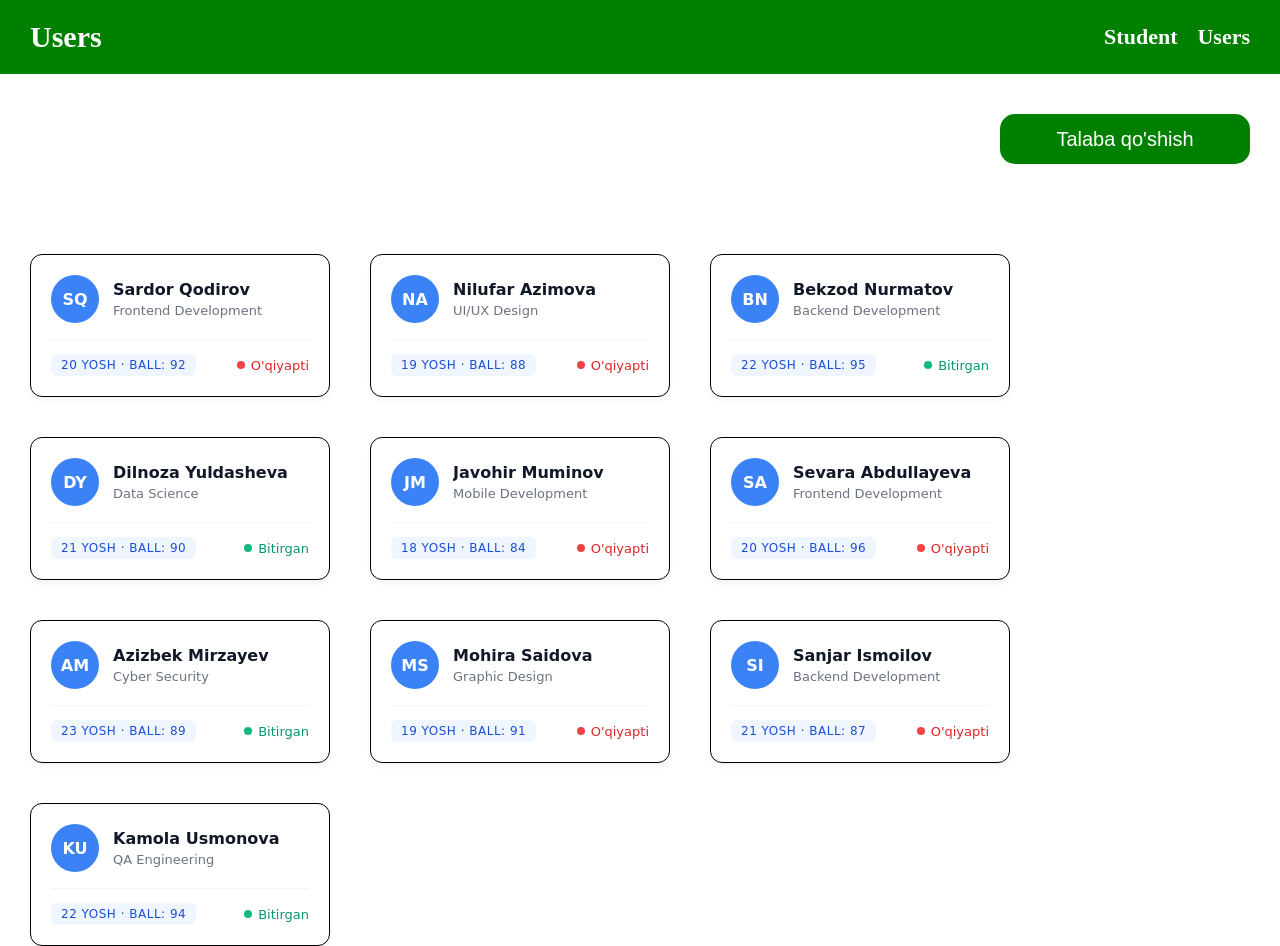
==== student.html @ 034dd969 "first repo" ====
<!doctype html>
<html lang="en">
  <head>
    <meta charset="UTF-8" />
    <meta name="viewport" content="width=device-width, initial-scale=1.0" />
    <title>CRUD-Student</title>
    <!-- css -->
    <link rel="stylesheet" href="./main.css" />
  </head>
  <body>
    <header>
      <nav class="container">
        <h3 class="logo"><a href="./index.html">Users</a></h3>

        <div class="links">
          <a class="link" href="">Student</a>
          <a class="link" href="">Users</a>
        </div>
      </nav>
    </header>

    <main>
      <section class="c-user-container">
        <div class="c-users container">
            <button class="add-users">Talaba qo'shish</button>
        </div>
        </section>
      <section class="users-wrapper">
        <div class="container users-container">
          
        </div>
      </section>

      <div class="modal-overlay hidden" id="studentModal">
  <div class="modal">
    <div class="modal__header">
      <h2 class="modal__title">Yangi talaba qo'shish</h2>
      <button type="button" class="modal__close" aria-label="Yopish">&times;</button>
    </div>

    <form class="modal__form" id="addStudentForm">
      <div class="modal__field">
        <label class="modal__label" for="studentFullName">Ism va familiya</label>
        <input class="modal__input" type="text" id="studentFullName" name="fullName" placeholder="Masalan: Ali Valiyev" required>
      </div>

      <div class="modal__field">
        <label class="modal__label" for="studentAge">Yosh</label>
        <input class="modal__input" type="number" id="studentAge" name="age" min="1" max="100" required>
      </div>

      <div class="modal__field">
        <label class="modal__label" for="studentCourse">Kurs</label>
        <input class="modal__input" type="text" id="studentCourse" name="course" placeholder="Masalan: Frontend Development" required>
      </div>

      <div class="modal__field">
        <label class="modal__label" for="studentGrade">Baho (0–100)</label>
        <input class="modal__input" type="number" id="studentGrade" name="grade" min="0" max="100" required>
      </div>

      <div class="modal__checkbox-group">
        <input class="modal__checkbox" type="checkbox" id="studentIsGraduated" name="isGraduated">
        <label class="modal__checkbox-label" for="studentIsGraduated">Kursni bitirgan</label>
      </div>

      <div class="modal__actions">
        <button type="submit" class="modal__btn modal__btn--submit">Talabani saqlash</button>
      </div>
    </form>
  </div>
</div>

    </main>
    <script type="module" src="./student.js"></script>
  </body>
</html>
---- main.css ----
* {
  margin: 0;
  padding: 0;
  box-sizing: border-box;
}

a {
  text-decoration: none;
}

li {
  list-style: none;
}

input {
  outline: none;
}

button {
  border: none;
}

.container {
  width: 100%;
  max-width: 1240px;
  margin-left: auto;
  margin-right: auto;
  padding-left: 10px;
  padding-right: 10px;
}

header {
  padding: 20px;
  background-color: green;
}

nav {
  display: flex;
  align-items: center;
  justify-content: space-between;

  a {
    color: white;
    font-size: 22px;
    font-weight: 600;
  }
}

.logo a {
  font-size: 30px;
  font-weight: 700;
}

.links {
  display: flex;
  align-items: center;
  gap: 20px;
}


.users-wrapper {
  padding-top: 60px;
  
}
.users-container{
    display: flex;
    flex-wrap: wrap;
    gap: 40px;
}
.c-users {
    padding-top: 40px;
    padding-bottom: 30px;
    display: flex;
    align-items: center;
    justify-content: end;

}
.add-users {
    border-radius: 15px;
    font-size: 20px;
    width: 250px;
    height: 50px;
    color: white;
    background-color: green;
    
}

.user-card {
  width: 300px;
  padding: 20px;
  background-color: #ffffff;
  border: 1px solid black;
  border-radius: 12px;
  box-shadow: 0 4px 6px -1px rgba(0, 0, 0, 0.05);
  font-family:
    system-ui,
    -apple-system,
    sans-serif;
  transition:
    transform 0.2s ease,
    box-shadow 0.2s ease;
}

.user-card:hover {
  transform: translateY(-2px);
  box-shadow: 0 10px 15px -3px rgba(0, 0, 0, 0.1);
}

.user-card__header {
  display: flex;
  align-items: center;
  gap: 14px;
  margin-bottom: 16px;
}

.user-card__avatar {
  width: 48px;
  height: 48px;
  border-radius: 50%;
  background-color: #3b82f6;
  color: #ffffff;
  font-weight: 600;
  font-size: 16px;
  display: flex;
  align-items: center;
  justify-content: center;
  flex-shrink: 0;
}

.user-card__info {
  overflow: hidden;
}

.user-card__name {
  margin: 0 0 4px 0;
  font-size: 16px;
  font-weight: 600;
  color: #111827;
  white-space: nowrap;
  overflow: hidden;
  text-overflow: ellipsis;
}

.user-card__email {
  margin: 0;
  font-size: 13px;
  color: #6b7280;
  white-space: nowrap;
  overflow: hidden;
  text-overflow: ellipsis;
}

.user-card__footer {
  display: flex;
  align-items: center;
  justify-content: space-between;
  padding-top: 14px;
  border-top: 1px solid #f3f4f6;
}

.user-card__role {
  padding: 4px 10px;
  font-size: 12px;
  font-weight: 500;
  text-transform: uppercase;
  letter-spacing: 0.5px;
  background-color: #eff6ff;
  color: #1d4ed8;
  border-radius: 6px;
}

.user-card__status {
  display: flex;
  align-items: center;
  gap: 6px;
  font-size: 13px;
  font-weight: 500;
}

.user-card__status::before {
  content: "";
  width: 8px;
  height: 8px;
  border-radius: 50%;
}

.user-card__status--active {
  color: #059669;
}

.user-card__status--active::before {
  background-color: #10b981;
}

.user-card__status--inactive {
  color: #dc2626;
}

.user-card__status--inactive::before {
  background-color: #ef4444;
}
.modal-overlay {
  position: fixed;
  inset: 0;
  background-color: rgba(17, 24, 39, 0.5);
  backdrop-filter: blur(2px);
  display: flex;
  align-items: center;
  justify-content: center;
  padding: 16px;
  z-index: 1000;
  font-family: system-ui, -apple-system, sans-serif;
}
.hidden{
  display: none;
}
.modal {
  width: 100%;
  max-width: 420px;
  background-color: #ffffff;
  border-radius: 14px;
  box-shadow: 0 20px 25px -5px rgba(0, 0, 0, 0.1), 0 8px 10px -6px rgba(0, 0, 0, 0.1);
  overflow: hidden;
  animation: modalFadeIn 0.2s ease-out;
}

@keyframes modalFadeIn {
  from {
    opacity: 0;
    transform: scale(0.95);
  }
  to {
    opacity: 1;
    transform: scale(1);
  }
}

.modal__header {
  display: flex;
  align-items: center;
  justify-content: space-between;
  padding: 18px 24px;
  border-bottom: 1px solid #f3f4f6;
}

.modal__title {
  margin: 0;
  font-size: 18px;
  font-weight: 600;
  color: #111827;
}

.modal__close {
  background: none;
  border: none;
  font-size: 24px;
  line-height: 1;
  color: #9ca3af;
  cursor: pointer;
  padding: 0;
  transition: color 0.15s ease;
}

.modal__close:hover {
  color: #111827;
}

.modal__form {
  padding: 20px 24px 24px;
  display: flex;
  flex-direction: column;
  gap: 16px;
}

.modal__field {
  display: flex;
  flex-direction: column;
  gap: 6px;
}

.modal__label {
  font-size: 14px;
  font-weight: 500;
  color: #374151;
}

.modal__input,
.modal__select {
  width: 100%;
  padding: 10px 12px;
  font-size: 14px;
  color: #111827;
  background-color: #ffffff;
  border: 1px solid #d1d5db;
  border-radius: 8px;
  box-sizing: border-box;
  outline: none;
  transition: border-color 0.15s ease, box-shadow 0.15s ease;
}

.modal__input:focus,
.modal__select:focus {
  border-color: #3b82f6;
  box-shadow: 0 0 0 3px rgba(59, 130, 246, 0.15);
}

.modal__checkbox-group {
  display: flex;
  align-items: center;
  gap: 8px;
  margin-top: 2px;
}

.modal__checkbox {
  width: 16px;
  height: 16px;
  accent-color: #3b82f6;
  cursor: pointer;
}

.modal__checkbox-label {
  font-size: 14px;
  color: #374151;
  cursor: pointer;
  user-select: none;
}

.modal__actions {
  display: flex;
  justify-content: flex-end;
  gap: 10px;
  margin-top: 8px;
  padding-top: 16px;
  border-top: 1px solid #f3f4f6;
}

.modal__btn {
  padding: 10px 18px;
  font-size: 14px;
  font-weight: 500;
  border-radius: 8px;
  cursor: pointer;
  transition: background-color 0.15s ease, border-color 0.15s ease;
}

.modal__btn--reset {
  background-color: #ffffff;
  color: #374151;
  border: 1px solid #d1d5db;
}

.modal__btn--reset:hover {
  background-color: #f9fafb;
}

.modal__btn--submit {
  background-color: #3b82f6;
  color: #ffffff;
  border: 1px solid #3b82f6;
}

.modal__btn--submit:hover {
  background-color: #2563eb;
  border-color: #2563eb;
}
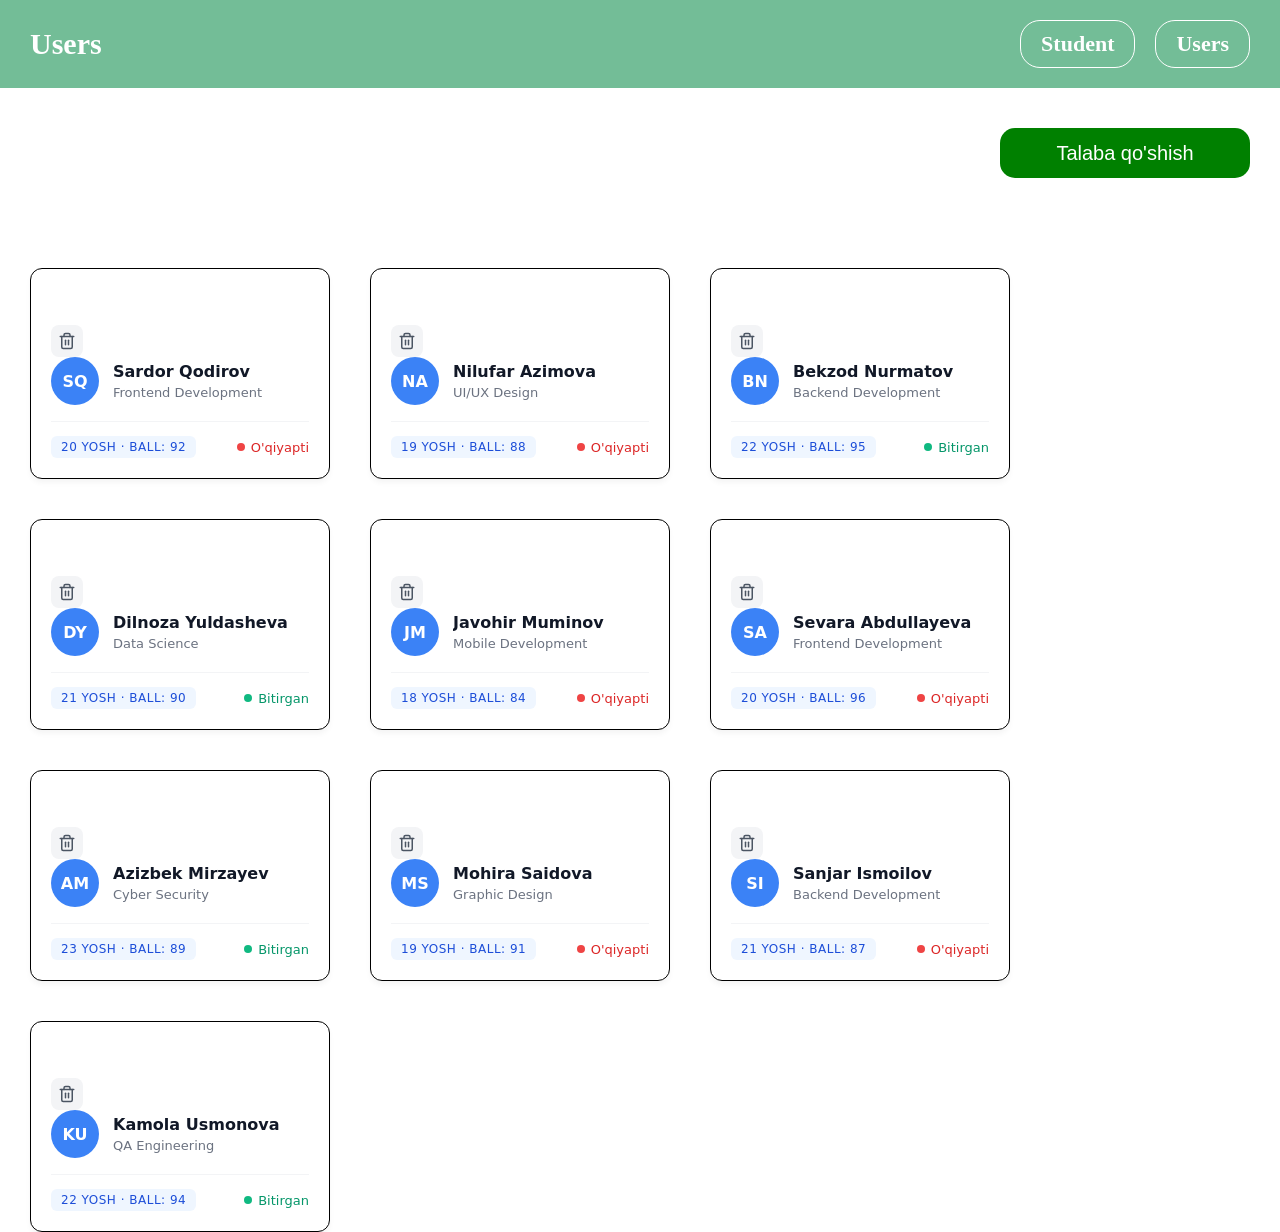
==== commit 3fa2f7d4: "CRUD" ====
--- a/student.html
+++ b/student.html
@@ -65,12 +65,12 @@
       </div>
 
       <div class="modal__actions">
-        <button type="submit" class="modal__btn modal__btn--submit">Talabani saqlash</button>
+        <button  type="submit" class="modal__btn modal__btn--submit">Talabani saqlash</button>
       </div>
     </form>
   </div>
 </div>
-
+   
     </main>
     <script type="module" src="./student.js"></script>
   </body>
--- a/main.css
+++ b/main.css
@@ -31,7 +31,7 @@
 
 header {
   padding: 20px;
-  background-color: green;
+  background-color: rgb(115, 189, 151);
 }
 
 nav {
@@ -43,7 +43,13 @@
     color: white;
     font-size: 22px;
     font-weight: 600;
+   
   }
+}
+.link{
+   border: 1px solid ;
+    padding: 10px 20px;
+    border-radius: 20px;
 }
 
 .logo a {
@@ -86,8 +92,9 @@
 }
 
 .user-card {
+  position: relative;
   width: 300px;
-  padding: 20px;
+  padding: 56px 20px 20px;
   background-color: #ffffff;
   border: 1px solid black;
   border-radius: 12px;
@@ -99,6 +106,26 @@
   transition:
     transform 0.2s ease,
     box-shadow 0.2s ease;
+}
+
+.user-card__actions {
+  position: absolute;
+  top: 12px;
+  right: 12px;
+  display: flex;
+  gap: 8px;
+}
+
+.user-card__edit,
+.user-card__delete {
+  display: grid;
+  place-items: center;
+  width: 32px;
+  height: 32px;
+  background-color: #f3f4f6;
+  border-radius: 8px;
+  color: #4b5563;
+  cursor: pointer;
 }
 
 .user-card:hover {
